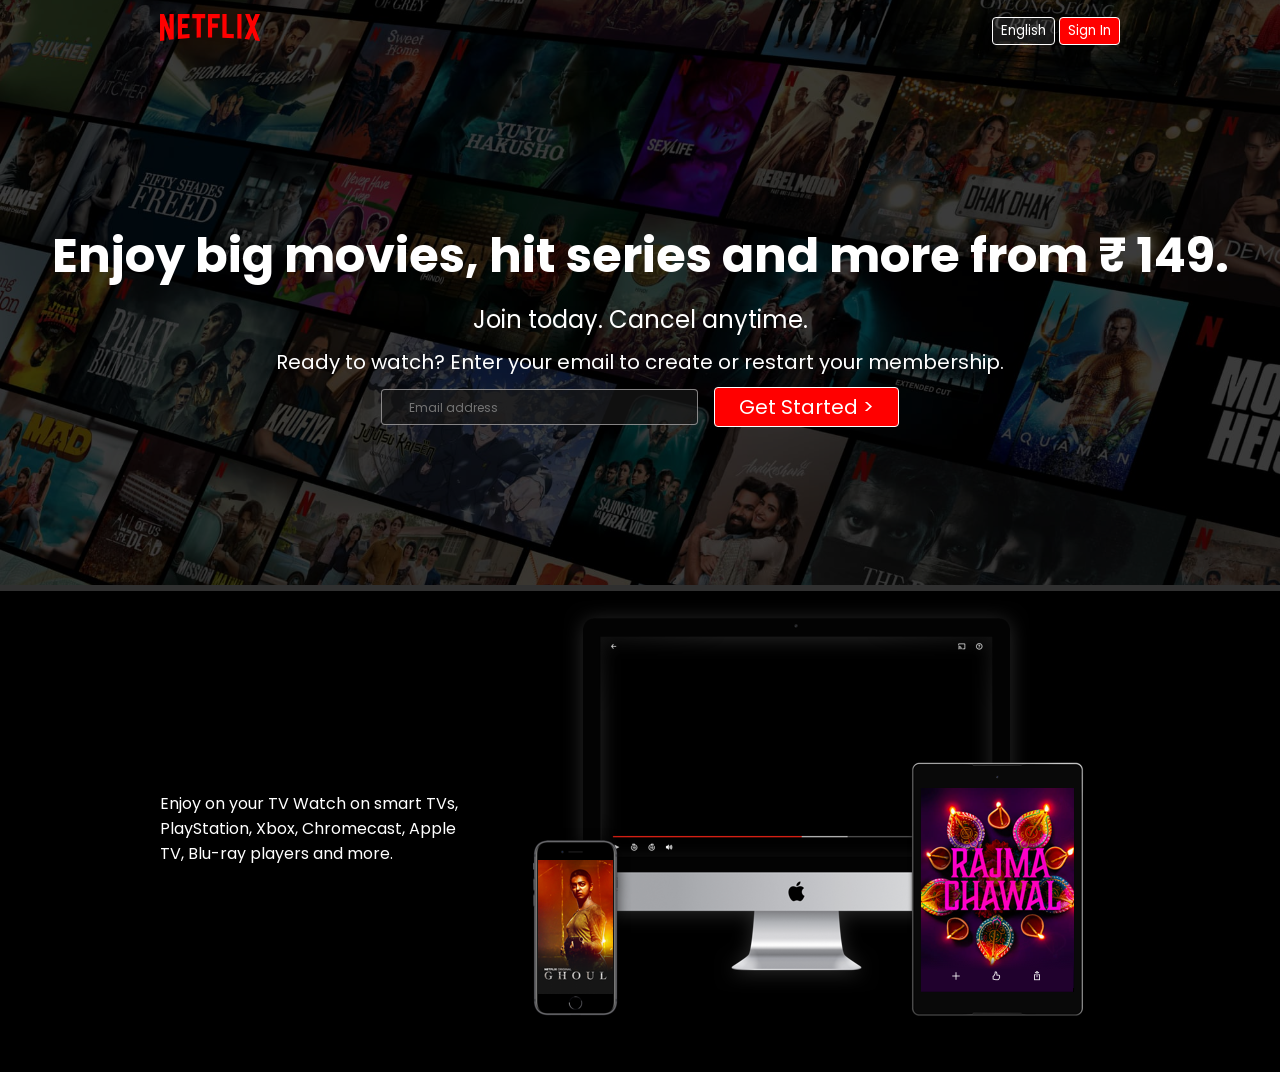
==== Netfilx Clone/index.html @ 78081fc2 "Netflix Clone is a responsive web application that replicates the Netflix interface using HTML, CSS," ====
<!DOCTYPE html>
<html lang="en">
  <head>
    <meta charset="UTF-8" />
    <meta name="viewport" content="width=device-width, initial-scale=1.0" />
    <title>Netflix India-Watch TV Shows Onlines, Watch Movies Online</title>
    <link rel="stylesheet" href="style.css" />
  </head>
  <body>
    <div class="main">
      <nav>
        <span><img width="56" src="assets/image/logo.svg" alt="" /></span>
        <div>
          <button class="btn">English</button>
          <button class="btn btn-red-sm">Sign In</button>
        </div>
      </nav>
      <div class="box"></div>
      <div class="hero">
        <span>Enjoy big movies, hit series and more from ₹ 149.</span>
        <span>Join today. Cancel anytime.</span>
        <span
          >Ready to watch? Enter your email to create or restart your
          membership.</span>

        <div class="hero-buttons">
          <input type="text" placeholder="Email address" name="" id="" />
          <button class="btn btn-red">Get Started &gt;</button>
        </div>
      </div>

      <div class="separation"></div>
    </div>


    <section class="first">
      <div>
        Enjoy on your TV
        Watch on smart TVs, PlayStation, Xbox, Chromecast, Apple TV, Blu-ray players and more.
      </div>
      <div class="secImg">
        <img src="assets/image/rajma.png" alt="">
        <video src="assets/video/video1.mp4" autoplay loop></video>
      </div>

    </section>
  </body>
</html>
---- Netfilx Clone/style.css ----
@import url("https://fonts.googleapis.com/css2?family=Martel+Sans:wght@200;300;400;600;700;800;900&family=Poppins:ital,wght@0,100;0,200;0,300;0,400;0,500;0,600;0,700;0,800;0,900;1,100;1,200;1,300;1,400;1,500;1,600;1,700;1,800;1,900&display=swap");

* {
  padding: 0;
  margin: 0;
  font-family: "poppins";
}
body {
  background-color: black;
}

.main {
  background-image: url("assets/image/bg.jpg");
  background-position: center center;
  background-repeat: no-repeat;
  background-size: max(1200px, 100vw);
  height: 65vh;
  position: relative;
}
.main .box {
  height: 65vh;
  width: 100%;
  opacity: 0.69;
  position: absolute;
  top: 0;
  background-color: black;
}
nav {
  display: flex;
  align-items: center;
  justify-content: space-between;
  margin: auto;
  width: 75%;
  height: 62px;
}

nav span img {
  color: red;
  width: 100px;
  position: relative;
  z-index: 10;
}

nav button {
  position: relative;
  z-index: 10;
}

.hero {
  height: calc(100% - 62px);
  display: flex;
  align-items: center;
  justify-content: center;
  flex-direction: column;
  color: white;
  position: relative;

  font-family: "Martel Sans", serif;
  font-weight: 600;
  font-style: normal;
  gap: 10px;
  padding: 0px 30px;
}

.hero > :first-child {
  font-family: "poppins";
  font-weight: bold;
  font-size: 48px;
  text-align: center;
}

.hero > :nth-child(2) {
  font-family: "poppins";
  font-weight: 400;
  font-size: 24px;
  text-align: center;
}

.hero > :nth-child(3) {
  font-family: "poppins";
  font-weight: 400;
  font-size: 20px;
  text-align: center;
}

.separation {
  height: 6px;
  background-color: rgb(48, 48, 48);
}
.btn {
  padding: 3px 8px;
  font-weight: 400;
  color: white;
  background-color: rgba(245, 235, 235, 0.089);
  border: 1px solid white;
  border-radius: 4px;
  cursor: pointer;
}
.btn-red {
  background-color: red;
  color: white;
  padding: 4px 24px;
  font-size: 20px;
  border-radius: 4px;
  font-weight: 400;
}
.btn-red-sm {
  background-color: red;
  color: white;
}
.main input {
  padding: 9px 56px 7px 27px;
  font-size: 12px;
  border-radius: 4px;
  background-color: rgba(23, 23, 23, 0.7);
  font-weight: 400;
  border: 1px solid rgba(249, 246, 246, 0.5);
  color: white;
}
.hero-buttons {
  display: flex;
  justify-content: center;
  align-items: center;
  gap: 16px;
}

.first {
  display: flex;
  justify-content: center;
  max-width: 75vw;
  margin: auto;
  color: white;
  align-items: center;
}
.secImg{
    position: relative;
}
.secImg video{
  position: absolute;
}
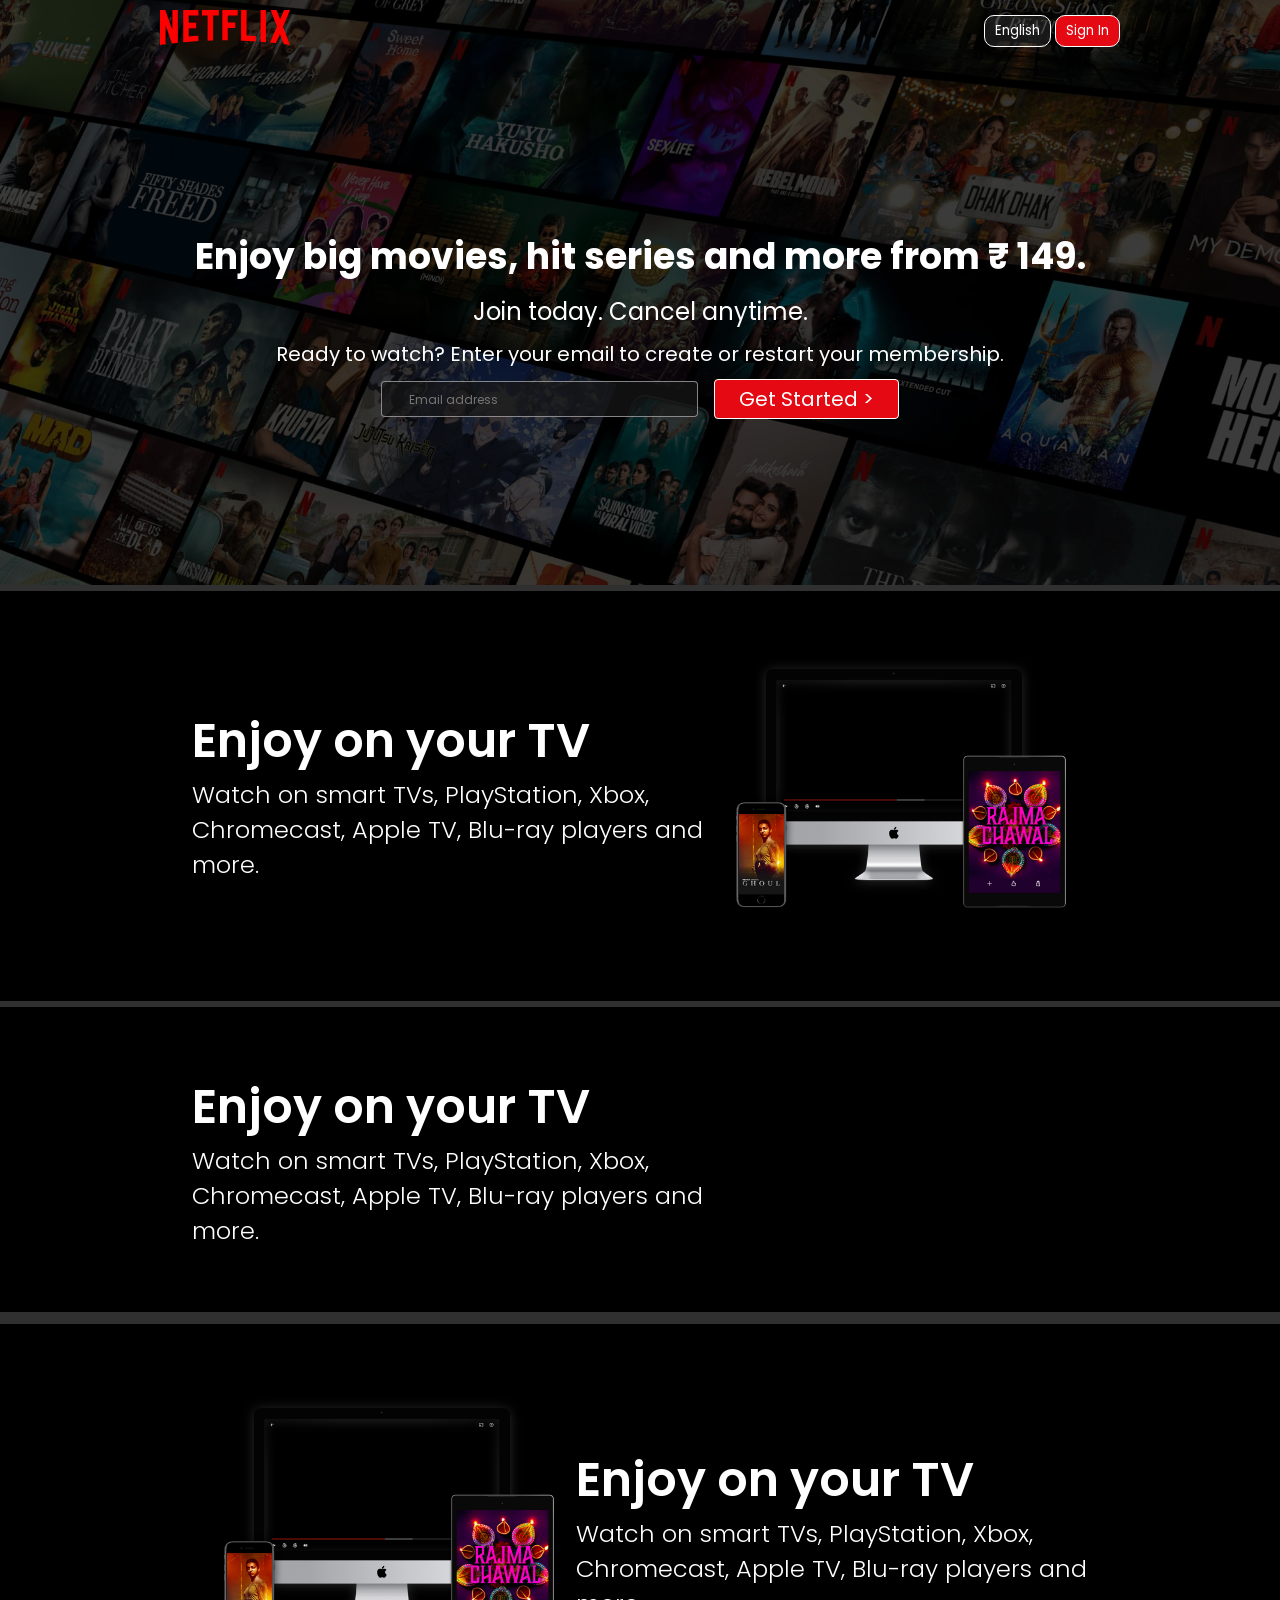
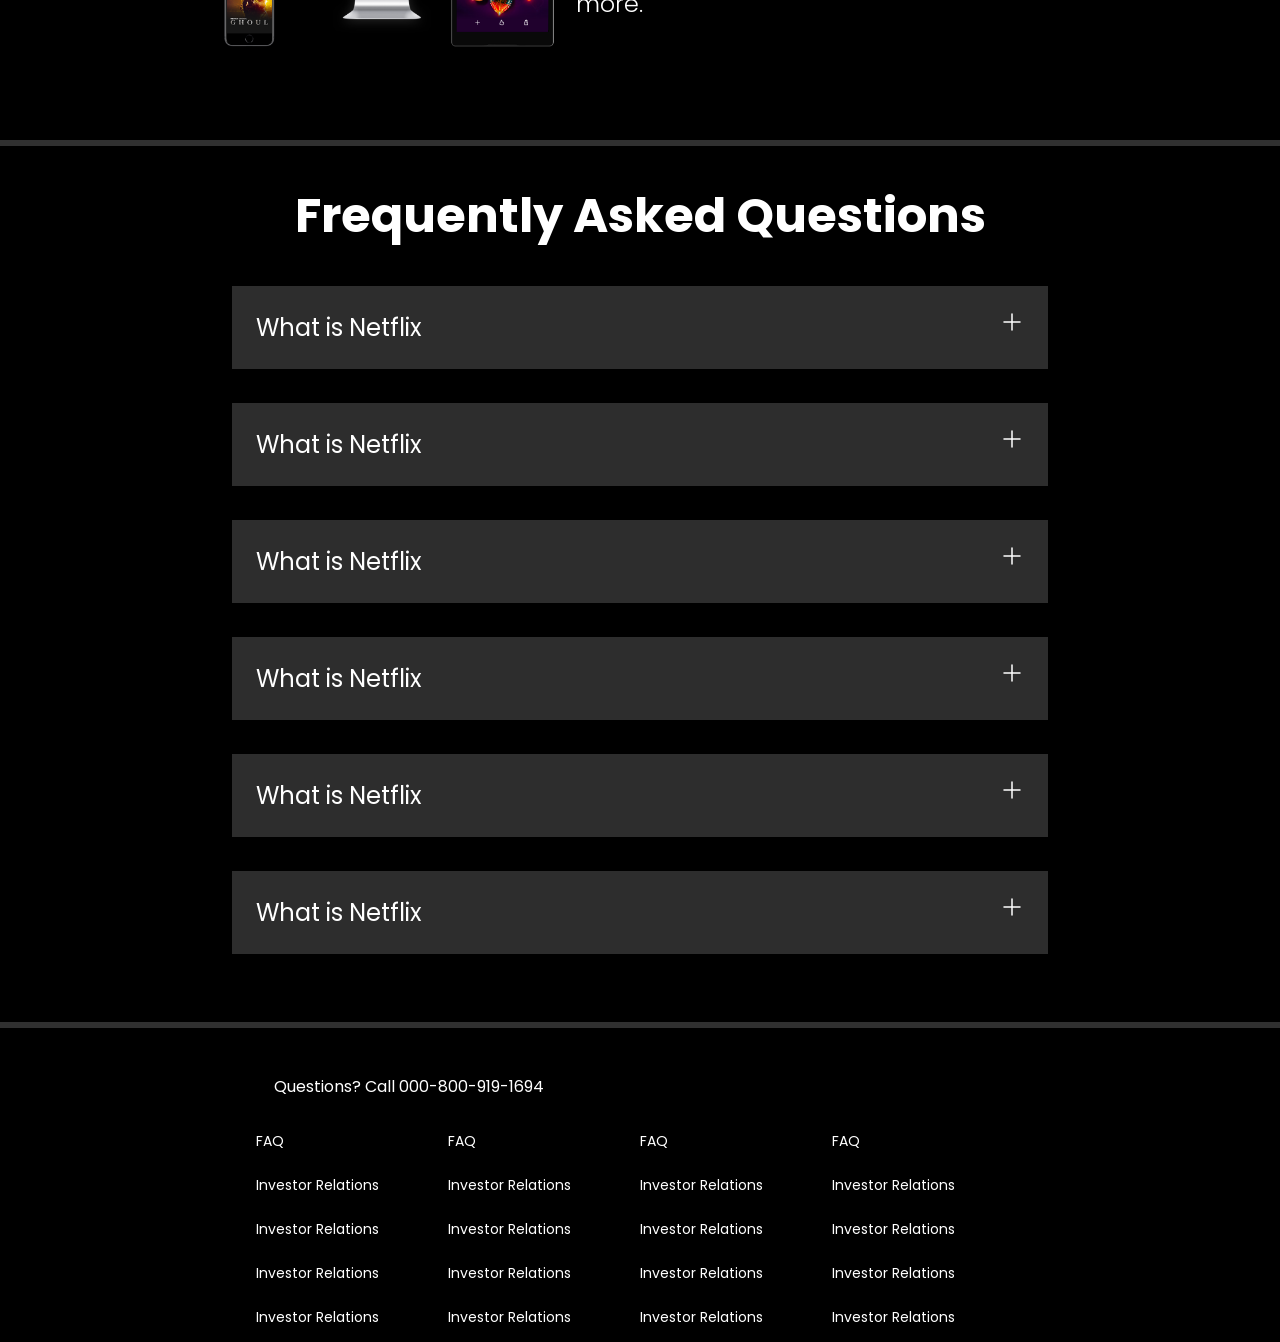
==== commit 38ed6501: "Modified" ====
--- a/Netfilx Clone/index.html
+++ b/Netfilx Clone/index.html
@@ -1,48 +1,158 @@
 <!DOCTYPE html>
 <html lang="en">
-  <head>
-    <meta charset="UTF-8" />
-    <meta name="viewport" content="width=device-width, initial-scale=1.0" />
-    <title>Netflix India-Watch TV Shows Onlines, Watch Movies Online</title>
-    <link rel="stylesheet" href="style.css" />
-  </head>
-  <body>
-    <div class="main">
-      <nav>
-        <span><img width="56" src="assets/image/logo.svg" alt="" /></span>
-        <div>
-          <button class="btn">English</button>
-          <button class="btn btn-red-sm">Sign In</button>
-        </div>
-      </nav>
-      <div class="box"></div>
-      <div class="hero">
-        <span>Enjoy big movies, hit series and more from ₹ 149.</span>
-        <span>Join today. Cancel anytime.</span>
-        <span
-          >Ready to watch? Enter your email to create or restart your
-          membership.</span>
 
-        <div class="hero-buttons">
-          <input type="text" placeholder="Email address" name="" id="" />
-          <button class="btn btn-red">Get Started &gt;</button>
-        </div>
+<head>
+  <meta charset="UTF-8" />
+  <meta name="viewport" content="width=device-width, initial-scale=1.0" />
+  <title>Netflix India-Watch TV Shows Onlines, Watch Movies Online</title>
+  <link rel="stylesheet" href="style.css" />
+</head>
+
+<body>
+  <div class="main">
+    <nav>
+      <span><img width="56" src="assets/image/logo.svg" alt="" /></span>
+      <div>
+        <button class="btn">English</button>
+        <button class="btn btn-red-sm">Sign In</button>
       </div>
+    </nav>
+    <div class="box"></div>
+    <div class="hero">
+      <span>Enjoy big movies, hit series and more from ₹ 149.</span>
+      <span>Join today. Cancel anytime.</span>
+      <span>Ready to watch? Enter your email to create or restart your
+        membership.</span>
 
-      <div class="separation"></div>
+      <div class="hero-buttons">
+        <input type="text" placeholder="Email address" name="" id="" />
+        <button class="btn btn-red">Get Started &gt;</button>
+      </div>
     </div>
 
+    <div class="separation"></div>
+  </div>
 
-    <section class="first">
-      <div>
-        Enjoy on your TV
-        Watch on smart TVs, PlayStation, Xbox, Chromecast, Apple TV, Blu-ray players and more.
-      </div>
-      <div class="secImg">
-        <img src="assets/image/rajma.png" alt="">
-        <video src="assets/video/video1.mp4" autoplay loop></video>
-      </div>
 
-    </section>
-  </body>
-</html>
+  <section class="first">
+    <div>
+      <span>Enjoy on your TV</span>
+      <span>Watch on smart TVs, PlayStation, Xbox, Chromecast, Apple TV, Blu-ray players and more.</span>
+    </div>
+    <div class="secImg">
+      <img src="assets/image/rajma.png" alt="">
+      <video src="assets/video/video1.mp4" autoplay loop muted></video>
+    </div>
+
+  </section>
+  <div class="separation"></div>
+  <section class="first second">
+    <div>
+      <span>Enjoy on your TV</span>
+      <span>Watch on smart TVs, PlayStation, Xbox, Chromecast, Apple TV, Blu-ray players and more.</span>
+    </div>
+    <div class="secImg">
+      <img src="https://cdn.prod.website-files.com/62d84e447b4f9e7263d31e94/6557420216a456cfaef685c0_6399a4d27711a5ad2c9bf5cd_ben-sweet-2LowviVHZ-E-unsplash-1.jpg" alt="">
+      <video src="assets/video/video1.mp4" autoplay loop muted></video>
+    </div>
+
+  </section>
+  <div class="separation"></div>
+
+  </section>
+  <div class="separation"></div>
+  <section class="first third">
+
+    <div class="secImg">
+      <img src="assets/image/rajma.png" alt="">
+      <video src="assets/video/video1.mp4" autoplay loop muted></video>
+    </div>
+    <div>
+      <span>Enjoy on your TV</span>
+      <span>Watch on smart TVs, PlayStation, Xbox, Chromecast, Apple TV, Blu-ray players and more.</span>
+    </div>
+
+  </section>
+
+    <div class="separation"></div>
+
+
+<section class="faq">
+  <h2>Frequently Asked Questions</h2>
+  <div class="faqbox">
+    <span>What is Netflix</span>
+    <svg xmlns="http://www.w3.org/2000/svg" viewBox="0 0 24 24" width="24" height="24" color="#000000" fill="none">
+    <path d="M12 4V20M20 12H4" stroke="currentColor" stroke-width="1.5" stroke-linecap="round" stroke-linejoin="round" />
+</svg>
+  </div>
+  <div class="faqbox">
+    <span>What is Netflix</span>
+    <svg xmlns="http://www.w3.org/2000/svg" viewBox="0 0 24 24" width="24" height="24" color="#000000" fill="none">
+    <path d="M12 4V20M20 12H4" stroke="currentColor" stroke-width="1.5" stroke-linecap="round" stroke-linejoin="round" />
+</svg>
+  </div>
+  <div class="faqbox">
+    <span>What is Netflix</span>
+    <svg xmlns="http://www.w3.org/2000/svg" viewBox="0 0 24 24" width="24" height="24" color="#000000" fill="none">
+    <path d="M12 4V20M20 12H4" stroke="currentColor" stroke-width="1.5" stroke-linecap="round" stroke-linejoin="round" />
+</svg>
+  </div>
+  <div class="faqbox">
+    <span>What is Netflix</span>
+    <svg xmlns="http://www.w3.org/2000/svg" viewBox="0 0 24 24" width="24" height="24" color="#000000" fill="none">
+    <path d="M12 4V20M20 12H4" stroke="currentColor" stroke-width="1.5" stroke-linecap="round" stroke-linejoin="round" />
+</svg>
+  </div>
+  <div class="faqbox">
+    <span>What is Netflix</span>
+    <svg xmlns="http://www.w3.org/2000/svg" viewBox="0 0 24 24" width="24" height="24" color="#000000" fill="none">
+    <path d="M12 4V20M20 12H4" stroke="currentColor" stroke-width="1.5" stroke-linecap="round" stroke-linejoin="round" />
+</svg>
+  </div>
+  <div class="faqbox">
+    <span>What is Netflix</span>
+    <svg xmlns="http://www.w3.org/2000/svg" viewBox="0 0 24 24" width="24" height="24" color="#000000" fill="none">
+    <path d="M12 4V20M20 12H4" stroke="currentColor" stroke-width="1.5" stroke-linecap="round" stroke-linejoin="round" />
+</svg>
+  </div>
+</section>
+    <div class="separation"></div>
+<footer>
+<div class="Questions">Questions? Call 000-800-919-1694</div>
+  <div class="footer">
+  <div class="footer-item">
+    <a href="faq">FAQ</a>
+    <a href="faq">Investor Relations</a>
+    <a href="faq">Investor Relations</a>
+    <a href="faq">Investor Relations</a>
+    <a href="faq">Investor Relations</a>
+  </div>
+  <div class="footer-item">
+    <a href="faq">FAQ</a>
+    <a href="faq">Investor Relations</a>
+    <a href="faq">Investor Relations</a>
+    <a href="faq">Investor Relations</a>
+    <a href="faq">Investor Relations</a>
+  </div>
+  <div class="footer-item">
+    <a href="faq">FAQ</a>
+    <a href="faq">Investor Relations</a>
+    <a href="faq">Investor Relations</a>
+    <a href="faq">Investor Relations</a>
+    <a href="faq">Investor Relations</a>
+  </div>
+  <div class="footer-item">
+    <a href="faq">FAQ</a>
+    <a href="faq">Investor Relations</a>
+    <a href="faq">Investor Relations</a>
+    <a href="faq">Investor Relations</a>
+    <a href="faq">Investor Relations</a>
+  </div>
+  </div>
+</footer>
+
+
+
+</body>
+
+</html>
--- a/Netfilx Clone/style.css
+++ b/Netfilx Clone/style.css
@@ -35,8 +35,8 @@
 }
 
 nav span img {
-  color: red;
-  width: 100px;
+  color: #e50914;
+  width: 130px;
   position: relative;
   z-index: 10;
 }
@@ -65,7 +65,7 @@
 .hero > :first-child {
   font-family: "poppins";
   font-weight: bold;
-  font-size: 48px;
+  font-size: 36px;
   text-align: center;
 }
 
@@ -88,16 +88,16 @@
   background-color: rgb(48, 48, 48);
 }
 .btn {
-  padding: 3px 8px;
-  font-weight: 400;
-  color: white;
-  background-color: rgba(245, 235, 235, 0.089);
-  border: 1px solid white;
-  border-radius: 4px;
-  cursor: pointer;
+  padding: 5px 10px;
+    font-weight: 400;
+    color: white;
+    background-color: rgba(245, 235, 235, 0.089);
+    border: 1px solid white;
+    border-radius: 10px;
+    cursor: pointer;
 }
 .btn-red {
-  background-color: red;
+  background-color: #e50914;
   color: white;
   padding: 4px 24px;
   font-size: 20px;
@@ -105,7 +105,7 @@
   font-weight: 400;
 }
 .btn-red-sm {
-  background-color: red;
+  background-color: #e50914;
   color: white;
 }
 .main input {
@@ -127,14 +127,98 @@
 .first {
   display: flex;
   justify-content: center;
-  max-width: 75vw;
+  align-items: center;
+  max-width: 70vw;
   margin: auto;
   color: white;
-  align-items: center;
+  padding: 5% 0%;
+ 
 }
 .secImg{
-    position: relative;
+  
+  position: relative;
+  
 }
 .secImg video{
+  
+  z-index: -1;
+  height: 56%;
+  width: 65%;
   position: absolute;
-}
+  left: 17%;
+  top: 3%;
+
+}
+
+.secImg img{
+  width: 30vw;
+ }
+
+ section.first > div{
+  display: flex;
+  flex-direction: column;
+ }
+
+ section.first > div :nth-child(1){
+  font-size: 48px;
+  font-weight: 600;
+ }
+
+  section.first > div :nth-child(2){
+  font-size: 24px;
+  font-weight: 300;
+ }
+
+.faq{
+  color: white;
+  padding: 34px;
+}
+.faq h2{
+  color: white;
+  text-align: center;
+  font-size: 48px;
+}
+
+.faqbox:hover{
+transition: all 1s ease-out;
+background-color: #414141;
+}
+.faqbox svg{ filter:invert(1) 
+}
+.faqbox{
+  font-size: 24px;
+  display: flex;
+  justify-content: space-between;
+  background-color: #2d2d2d;
+  padding: 24px;
+  max-width: 60vw;
+  margin: 34px auto;
+  cursor: pointer;
+}
+
+footer{
+  color: white;
+  max-width: 60vw;
+  margin: auto;
+  padding: 14px;
+}
+footer .Questions{
+  padding: 32px 18px;
+}
+
+.footer{
+  display: grid;
+  grid-template-columns: 1fr 1fr 1fr 1fr;
+  color: white;
+
+}
+.footer-item{
+  display: flex;
+  flex-direction: column;
+  gap: 23px;
+}
+.footer a{
+  text-decoration: none;
+  color: white;
+  font-size: 14px;
+}
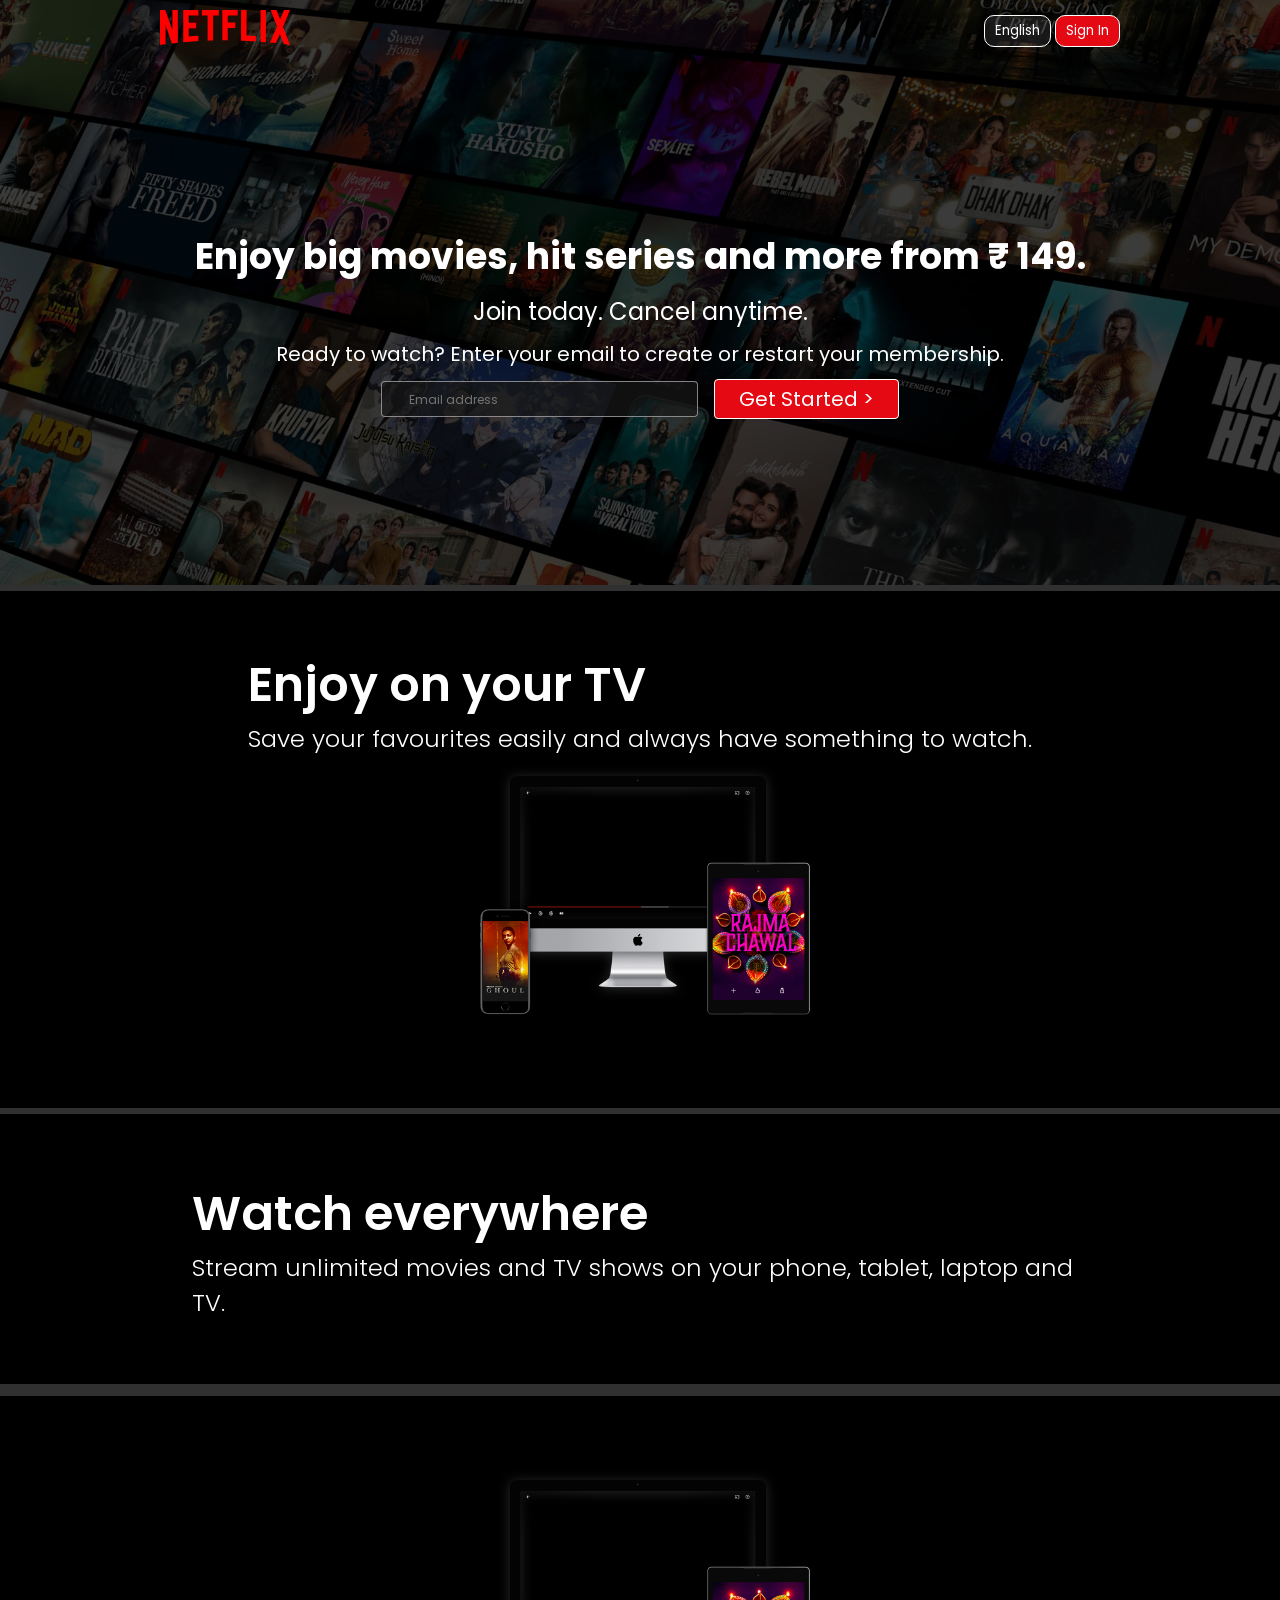
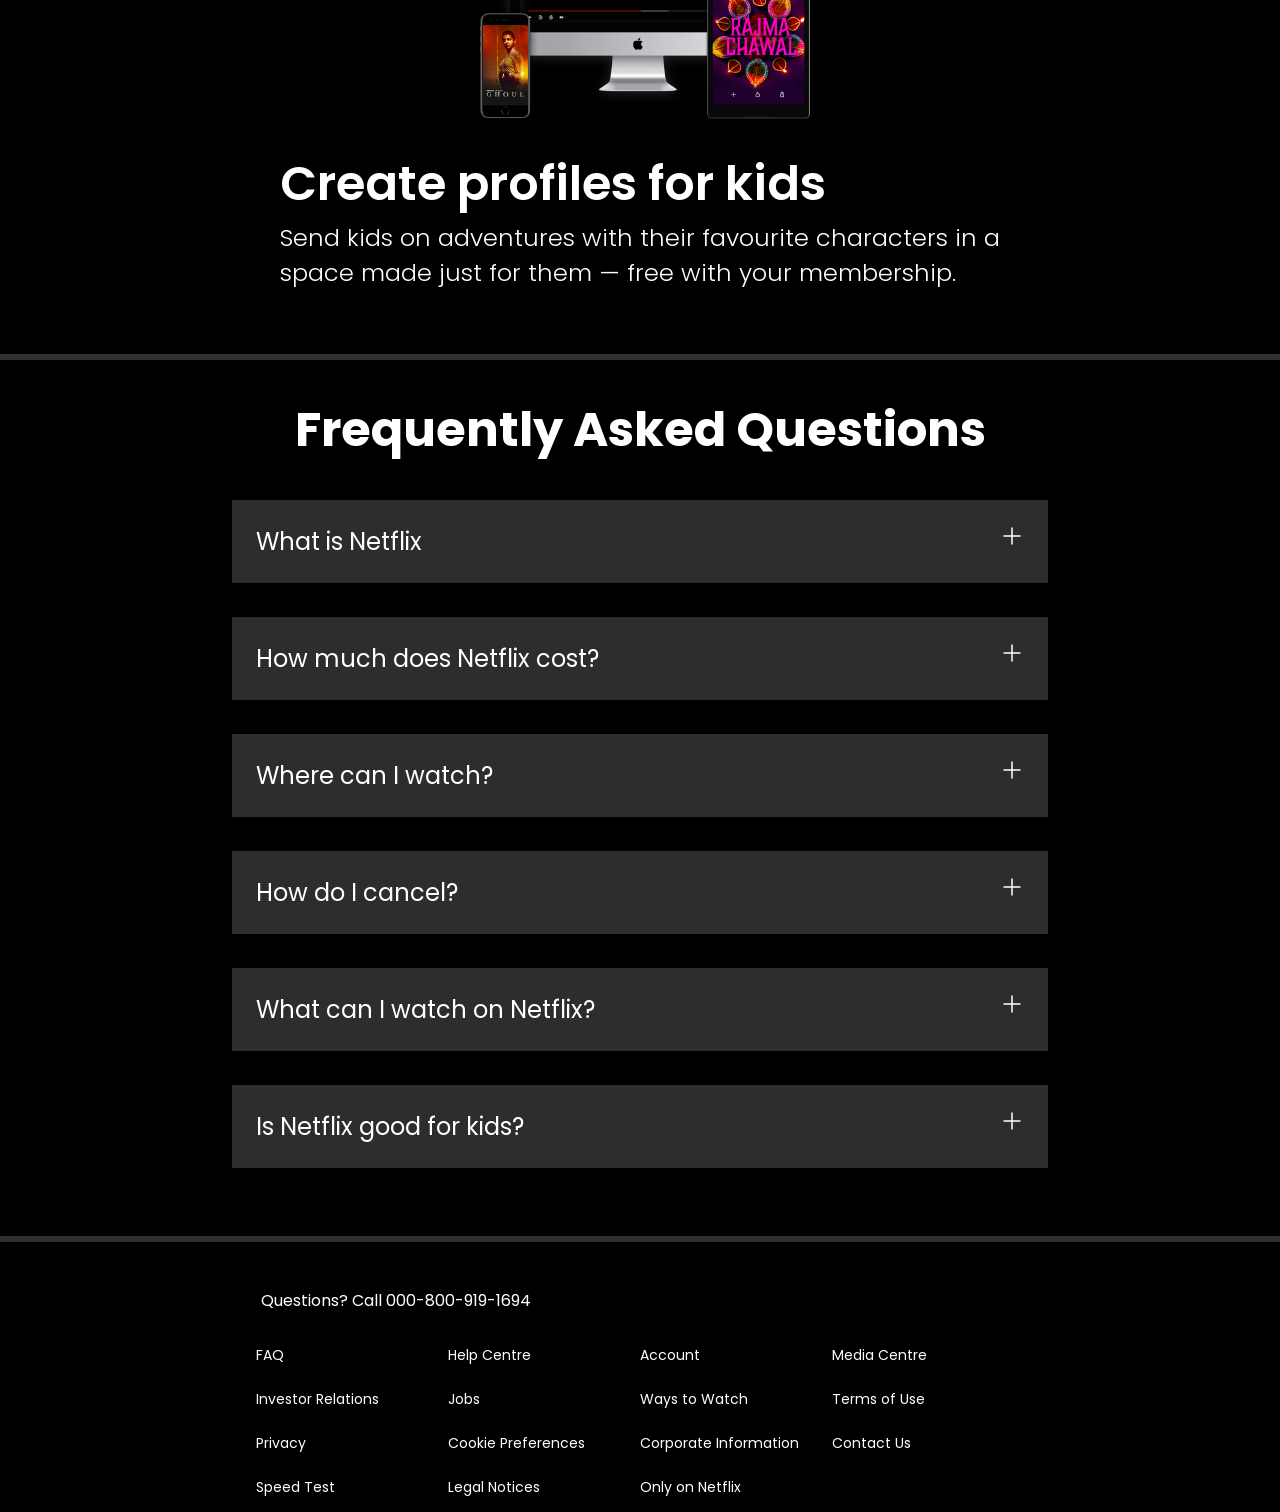
==== commit 8c44e13e: "updated" ====
--- a/Netfilx Clone/index.html
+++ b/Netfilx Clone/index.html
@@ -37,7 +37,7 @@
   <section class="first">
     <div>
       <span>Enjoy on your TV</span>
-      <span>Watch on smart TVs, PlayStation, Xbox, Chromecast, Apple TV, Blu-ray players and more.</span>
+      <span>Save your favourites easily and always have something to watch.</span>
     </div>
     <div class="secImg">
       <img src="assets/image/rajma.png" alt="">
@@ -48,11 +48,13 @@
   <div class="separation"></div>
   <section class="first second">
     <div>
-      <span>Enjoy on your TV</span>
-      <span>Watch on smart TVs, PlayStation, Xbox, Chromecast, Apple TV, Blu-ray players and more.</span>
+      <span>Watch everywhere</span>
+      <span>Stream unlimited movies and TV shows on your phone, tablet, laptop and TV.</span>
     </div>
     <div class="secImg">
-      <img src="https://cdn.prod.website-files.com/62d84e447b4f9e7263d31e94/6557420216a456cfaef685c0_6399a4d27711a5ad2c9bf5cd_ben-sweet-2LowviVHZ-E-unsplash-1.jpg" alt="">
+      <img
+        src="https://cdn.prod.website-files.com/62d84e447b4f9e7263d31e94/6557420216a456cfaef685c0_6399a4d27711a5ad2c9bf5cd_ben-sweet-2LowviVHZ-E-unsplash-1.jpg"
+        alt="">
       <video src="assets/video/video1.mp4" autoplay loop muted></video>
     </div>
 
@@ -67,89 +69,97 @@
       <img src="assets/image/rajma.png" alt="">
       <video src="assets/video/video1.mp4" autoplay loop muted></video>
     </div>
-    <div>
-      <span>Enjoy on your TV</span>
-      <span>Watch on smart TVs, PlayStation, Xbox, Chromecast, Apple TV, Blu-ray players and more.</span>
+    <div class="aman">
+      <span>Create profiles for kids</span>
+      <span>Send kids on adventures with their favourite characters in a space made just for them — free with your membership.</span>
     </div>
 
   </section>
 
-    <div class="separation"></div>
+  <div class="separation"></div>
 
 
-<section class="faq">
-  <h2>Frequently Asked Questions</h2>
-  <div class="faqbox">
-    <span>What is Netflix</span>
-    <svg xmlns="http://www.w3.org/2000/svg" viewBox="0 0 24 24" width="24" height="24" color="#000000" fill="none">
-    <path d="M12 4V20M20 12H4" stroke="currentColor" stroke-width="1.5" stroke-linecap="round" stroke-linejoin="round" />
-</svg>
-  </div>
-  <div class="faqbox">
-    <span>What is Netflix</span>
-    <svg xmlns="http://www.w3.org/2000/svg" viewBox="0 0 24 24" width="24" height="24" color="#000000" fill="none">
-    <path d="M12 4V20M20 12H4" stroke="currentColor" stroke-width="1.5" stroke-linecap="round" stroke-linejoin="round" />
-</svg>
-  </div>
-  <div class="faqbox">
-    <span>What is Netflix</span>
-    <svg xmlns="http://www.w3.org/2000/svg" viewBox="0 0 24 24" width="24" height="24" color="#000000" fill="none">
-    <path d="M12 4V20M20 12H4" stroke="currentColor" stroke-width="1.5" stroke-linecap="round" stroke-linejoin="round" />
-</svg>
-  </div>
-  <div class="faqbox">
-    <span>What is Netflix</span>
-    <svg xmlns="http://www.w3.org/2000/svg" viewBox="0 0 24 24" width="24" height="24" color="#000000" fill="none">
-    <path d="M12 4V20M20 12H4" stroke="currentColor" stroke-width="1.5" stroke-linecap="round" stroke-linejoin="round" />
-</svg>
-  </div>
-  <div class="faqbox">
-    <span>What is Netflix</span>
-    <svg xmlns="http://www.w3.org/2000/svg" viewBox="0 0 24 24" width="24" height="24" color="#000000" fill="none">
-    <path d="M12 4V20M20 12H4" stroke="currentColor" stroke-width="1.5" stroke-linecap="round" stroke-linejoin="round" />
-</svg>
-  </div>
-  <div class="faqbox">
-    <span>What is Netflix</span>
-    <svg xmlns="http://www.w3.org/2000/svg" viewBox="0 0 24 24" width="24" height="24" color="#000000" fill="none">
-    <path d="M12 4V20M20 12H4" stroke="currentColor" stroke-width="1.5" stroke-linecap="round" stroke-linejoin="round" />
-</svg>
-  </div>
-</section>
-    <div class="separation"></div>
-<footer>
-<div class="Questions">Questions? Call 000-800-919-1694</div>
-  <div class="footer">
-  <div class="footer-item">
-    <a href="faq">FAQ</a>
-    <a href="faq">Investor Relations</a>
-    <a href="faq">Investor Relations</a>
-    <a href="faq">Investor Relations</a>
-    <a href="faq">Investor Relations</a>
-  </div>
-  <div class="footer-item">
-    <a href="faq">FAQ</a>
-    <a href="faq">Investor Relations</a>
-    <a href="faq">Investor Relations</a>
-    <a href="faq">Investor Relations</a>
-    <a href="faq">Investor Relations</a>
-  </div>
-  <div class="footer-item">
-    <a href="faq">FAQ</a>
-    <a href="faq">Investor Relations</a>
-    <a href="faq">Investor Relations</a>
-    <a href="faq">Investor Relations</a>
-    <a href="faq">Investor Relations</a>
-  </div>
-  <div class="footer-item">
-    <a href="faq">FAQ</a>
-    <a href="faq">Investor Relations</a>
-    <a href="faq">Investor Relations</a>
-    <a href="faq">Investor Relations</a>
-    <a href="faq">Investor Relations</a>
-  </div>
-  </div>
-</footer>
+  <section class="faq">
+    <h2>Frequently Asked Questions</h2>
+    <div class="faqbox">
+      <span>What is Netflix</span>
+      <svg xmlns="http://www.w3.org/2000/svg" viewBox="0 0 24 24" width="24" height="24" color="#000000" fill="none">
+        <path d="M12 4V20M20 12H4" stroke="currentColor" stroke-width="1.5" stroke-linecap="round"
+          stroke-linejoin="round" />
+      </svg>
+    </div>
+    <div class="faqbox">
+      <span>How much does Netflix cost?</span>
+      <svg xmlns="http://www.w3.org/2000/svg" viewBox="0 0 24 24" width="24" height="24" color="#000000" fill="none">
+        <path d="M12 4V20M20 12H4" stroke="currentColor" stroke-width="1.5" stroke-linecap="round"
+          stroke-linejoin="round" />
+      </svg>
+    </div>
+    <div class="faqbox">
+      <span>Where can I watch?</span>
+      <svg xmlns="http://www.w3.org/2000/svg" viewBox="0 0 24 24" width="24" height="24" color="#000000" fill="none">
+        <path d="M12 4V20M20 12H4" stroke="currentColor" stroke-width="1.5" stroke-linecap="round"
+          stroke-linejoin="round" />
+      </svg>
+    </div>
+    <div class="faqbox">
+      <span>How do I cancel?</span>
+      <svg xmlns="http://www.w3.org/2000/svg" viewBox="0 0 24 24" width="24" height="24" color="#000000" fill="none">
+        <path d="M12 4V20M20 12H4" stroke="currentColor" stroke-width="1.5" stroke-linecap="round"
+          stroke-linejoin="round" />
+      </svg>
+    </div>
+    <div class="faqbox">
+      <span>What can I watch on Netflix?</span>
+      <svg xmlns="http://www.w3.org/2000/svg" viewBox="0 0 24 24" width="24" height="24" color="#000000" fill="none">
+        <path d="M12 4V20M20 12H4" stroke="currentColor" stroke-width="1.5" stroke-linecap="round"
+          stroke-linejoin="round" />
+      </svg>
+    </div>
+    <div class="faqbox">
+      <span>Is Netflix good for kids?</span>
+      <svg xmlns="http://www.w3.org/2000/svg" viewBox="0 0 24 24" width="24" height="24" color="#000000" fill="none">
+        <path d="M12 4V20M20 12H4" stroke="currentColor" stroke-width="1.5" stroke-linecap="round"
+          stroke-linejoin="round" />
+      </svg>
+    </div>
+  </section>
+  <div class="separation"></div>
+  <footer>
+    <div class="Questions">Questions? Call 000-800-919-1694</div>
+    <div class="footer">
+      <div class="footer-item">
+        <a href="faq">FAQ</a>
+        <a href="faq">Investor Relations</a>
+        <a href="faq">Privacy</a>
+        <a href="faq">Speed Test</a>
+
+      </div>
+      <div class="footer-item">
+        <a href="faq">Help Centre</a>
+        <a href="faq">Jobs</a>
+        <a href="faq">Cookie Preferences</a>
+        <a href="faq">Legal Notices</a>
+      </div>
+      <div class="footer-item">
+        <a href="faq">
+          Account</a>
+        <a href="faq">
+          Ways to Watch</a>
+        <a href="faq">Corporate Information</a>
+        <a href="faq">Only on Netflix</a>
+      </div>
+      <div class="footer-item">
+        <a href="faq">
+          Media Centre</a>
+        <a href="faq">
+          Terms of Use</a>
+        <a href="faq">
+          Contact Us</a>
+
+      </div>
+    </div>
+  </footer>
 
 
 
--- a/Netfilx Clone/style.css
+++ b/Netfilx Clone/style.css
@@ -169,6 +169,10 @@
   font-weight: 300;
  }
 
+ .aman{
+    margin: 0px 88px;
+ }
+
 .faq{
   color: white;
   padding: 34px;
@@ -203,8 +207,13 @@
   padding: 14px;
 }
 footer .Questions{
-  padding: 32px 18px;
-}
+  padding: 32px 5px;
+}
+footer .Questions:hover{
+  color: red;
+  cursor: pointer;
+}
+
 
 .footer{
   display: grid;
@@ -221,4 +230,14 @@
   text-decoration: none;
   color: white;
   font-size: 14px;
+}
+.footer a:hover{
+  color: red;
+}
+
+@media screen and (max-width:1300px) {
+   
+    .first{
+      flex-wrap: wrap;
+    }
 }
